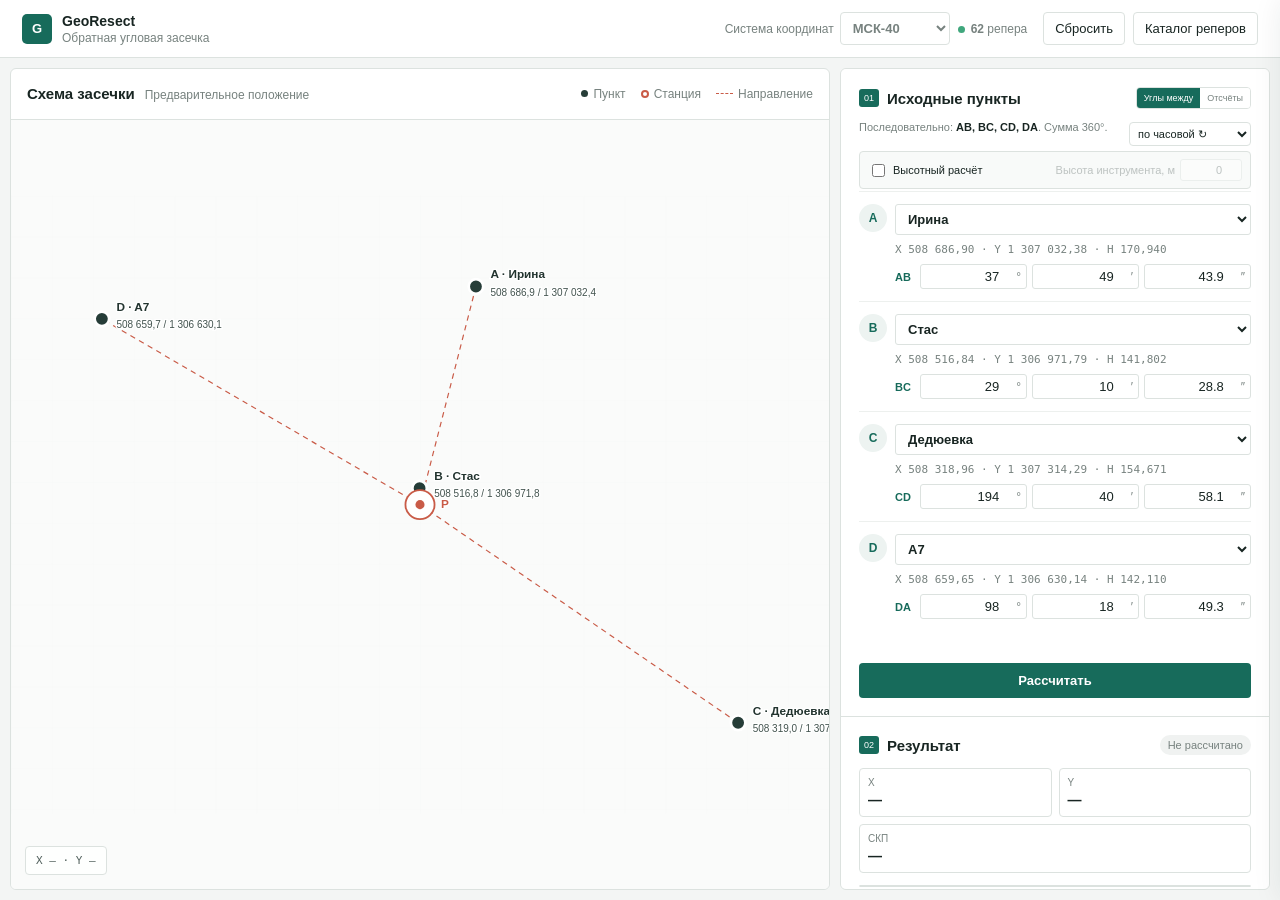
==== georesect/index.html @ e44cab8c "resection" ====
<!doctype html>
<html lang="ru">
  <head>
    <meta charset="UTF-8" />
    <meta name="viewport" content="width=device-width, initial-scale=1.0" />
    <meta name="theme-color" content="#102e2b" />
    <title>GeoResect — обратная угловая засечка</title>
    <link rel="stylesheet" href="./src/style.css?v=7" />
  </head>
  <body>
    <div id="app"></div>
    <script type="module" src="./src/main.js?v=7"></script>
  </body>
</html>
---- georesect/src/style.css ----
:root{--bg:#f3f5f4;--panel:#fff;--ink:#182522;--muted:#77827f;--line:#dce2df;--green:#176b5b;--green-soft:#eaf4f1;--red:#c95b47;font-family:Arial,"Segoe UI",sans-serif;color:var(--ink);background:var(--bg);font-synthesis:none}
*{box-sizing:border-box}body{margin:0;background:var(--bg);font-size:13px}button,input,select{font:inherit;color:inherit}button{cursor:pointer}
.app-header{height:58px;background:#fff;border-bottom:1px solid var(--line);display:flex;align-items:center;justify-content:space-between;padding:0 22px}.title{display:flex;align-items:center;gap:10px}.logo{width:30px;height:30px;border-radius:5px;background:var(--green);color:#fff;display:grid;place-items:center;font-weight:bold}.title div{display:flex;flex-direction:column;gap:2px}.title strong{font-size:14px}.title small{font-size:10px;color:var(--muted)}.header-actions{display:flex;align-items:center;gap:8px}.system-picker{display:flex;align-items:center;gap:6px;color:var(--muted);font-size:10px}.system-picker select{border:1px solid var(--line);border-radius:4px;background:#fff;padding:7px 24px 7px 8px;font-weight:bold;font-size:11px}.database-state{font-size:11px;color:var(--muted);margin-right:8px}.database-state i{display:inline-block;width:7px;height:7px;background:#40a77d;border-radius:50%;margin-right:6px}.ghost{border:1px solid var(--line);background:#fff;padding:8px 11px;border-radius:4px;font-size:11px}.ghost:hover{background:#f6f8f7}
.app-shell{height:calc(100vh - 58px);display:grid;grid-template-columns:minmax(500px,1fr) 430px;gap:10px;padding:10px}.map-panel,.control-panel{background:var(--panel);border:1px solid var(--line);border-radius:6px;min-height:0}.map-panel{position:relative;display:flex;flex-direction:column;overflow:hidden}.panel-title,.block-title{display:flex;align-items:center;justify-content:space-between}.panel-title{height:54px;padding:0 16px;border-bottom:1px solid var(--line)}.panel-title h1,.block-title h2{font-size:13px;margin:0}.panel-title div:first-child{display:flex;align-items:baseline;gap:10px}.panel-title div:first-child span{font-size:10px;color:var(--muted)}.map-legend{display:flex;gap:15px;color:var(--muted);font-size:10px}.map-legend span{display:flex;align-items:center;gap:5px}.map-legend i{display:inline-block}.legend-control{width:7px;height:7px;border-radius:50%;background:#263d38}.legend-station{width:8px;height:8px;border-radius:50%;border:2px solid var(--red)}.legend-ray{width:17px;border-top:1px dashed var(--red)}
#scheme{width:100%;height:100%;min-height:0;background:#fafbfa}.map-raster{opacity:.78}.map-grid{opacity:.25}.ray{stroke:var(--red);stroke-width:1.3;stroke-dasharray:6 5}.angle-arc{fill:none;stroke:#267b6a;stroke-width:2}.angle-label{font:bold 9px Arial;fill:#176b5b}.control-dot{fill:#263d38;stroke:#fff;stroke-width:3}.station-ring{fill:#fff;stroke:var(--red);stroke-width:2}.station-dot{fill:var(--red)}.point-label,.station-label{font:bold 11px Arial;fill:#22342f;paint-order:stroke;stroke:#fff;stroke-width:3px}.coord-label{font:9px Arial;fill:#42534e;paint-order:stroke;stroke:#fff;stroke-width:3px}.station-label{fill:var(--red)}.map-coordinates{position:absolute;left:14px;bottom:14px;background:rgba(255,255,255,.9);border:1px solid var(--line);border-radius:4px;padding:7px 10px;font:11px monospace;color:#52615d}
.control-panel{overflow:auto}.control-block{padding:16px;border-bottom:1px solid var(--line)}.block-title{margin-bottom:13px}.block-title>div{display:flex;align-items:center;gap:8px}.block-title>div>span{font-size:9px;color:#fff;background:var(--green);border-radius:3px;padding:4px 5px}.block-title small{color:var(--muted);font-size:9px;text-transform:uppercase;letter-spacing:.06em}
.observation{display:grid;grid-template-columns:26px 1fr;gap:6px 8px;padding:9px 0;border-top:1px solid #edf0ee}.point-letter{width:24px;height:24px;border-radius:50%;background:#edf3f1;display:grid;place-items:center;font-size:10px;font-weight:bold;color:var(--green);grid-row:1/3}.observation select{width:100%;border:1px solid var(--line);border-radius:3px;background:#fff;padding:6px 8px;font-weight:600;font-size:11px}.point-coords{color:var(--muted);font:9px monospace}.dms{grid-column:2;display:flex;gap:5px}.dms label{display:flex;align-items:center;border:1px solid var(--line);border-radius:3px;background:#fff;padding:3px 5px;flex:1}.dms input{min-width:0;width:100%;border:0;outline:0;text-align:right;font-size:11px}.dms span{font-size:10px;color:var(--muted)}.primary{width:100%;border:0;border-radius:4px;background:var(--green);color:#fff;padding:10px;margin-top:10px;font-size:11px;font-weight:bold}.primary:hover{background:#125749}.validation{min-height:12px;margin:5px 0;color:var(--red);font-size:10px}
.quality{font-size:9px;color:var(--muted);border-radius:10px;background:#f0f2f1;padding:4px 8px}.quality.good{color:#176b5b;background:#e6f4ef}.quality.warn{color:#8a641b;background:#faf1d8}.quality.bad{color:#a54332;background:#f8e6e2}.summary-cards{display:grid;grid-template-columns:1fr 1fr;gap:7px}.summary-cards>div{border:1px solid var(--line);border-radius:4px;padding:8px}.summary-cards>div:last-child{grid-column:1/-1}.summary-cards small{display:block;color:var(--muted);font-size:8px;text-transform:uppercase;margin-bottom:4px}.summary-cards strong{font-size:12px}.solutions{margin-top:10px}.solution-row{display:grid;grid-template-columns:18px 1fr auto;gap:5px 8px;border-top:1px solid #edf0ee;padding:8px 0;font-size:9px}.solution-row b{color:var(--green)}.solution-row span{white-space:nowrap;overflow:hidden;text-overflow:ellipsis}.solution-row strong{font:9px monospace}.solution-row em{grid-column:3;color:var(--muted);font-style:normal}.empty{color:var(--muted);text-align:center;padding:18px 0;font-size:10px}.note{margin:10px 0 0;color:var(--muted);font-size:9px}
.catalog-drawer{position:fixed;z-index:5;top:0;right:0;width:min(680px,95vw);height:100vh;background:#fff;border-left:1px solid var(--line);box-shadow:-10px 0 30px rgba(20,40,35,.1);transform:translateX(102%);transition:transform .2s;display:flex;flex-direction:column}.catalog-drawer.open{transform:translateX(0)}.scrim{display:none;position:fixed;inset:0;z-index:4;background:rgba(20,32,29,.25)}.scrim.open{display:block}.drawer-head{display:flex;justify-content:space-between;align-items:center;padding:15px 18px;border-bottom:1px solid var(--line)}.drawer-head h2{font-size:14px;margin:0 0 3px}.drawer-head span{font-size:10px;color:var(--muted)}.close,.delete{border:0;background:none;color:var(--muted);font-size:20px}.catalog-tools{display:flex;gap:8px;padding:10px 18px;border-bottom:1px solid var(--line)}.catalog-tools input{flex:1;border:1px solid var(--line);border-radius:4px;padding:8px 10px;font-size:11px}.catalog-table{overflow:auto;flex:1}table{width:100%;border-collapse:collapse;table-layout:fixed}th,td{text-align:left;border-bottom:1px solid #edf0ee;padding:7px 8px;font-size:10px}th{position:sticky;top:0;background:#f7f9f8;color:var(--muted);font-size:8px;text-transform:uppercase}td input{width:100%;border:1px solid transparent;background:transparent;padding:4px;font-size:10px}td input:focus{border-color:var(--line);outline:0}
@media(max-width:900px){.app-header{padding:0 10px}.database-state,.title small,.system-picker{display:none}.app-shell{height:auto;display:flex;flex-direction:column;padding:6px}.map-panel{height:52vh}.control-panel{overflow:visible}.map-legend{display:none}.header-actions{gap:4px}.ghost{padding:7px}.summary-cards{grid-template-columns:1fr 1fr}}
.map-raster{opacity:.88;image-rendering:auto}.map-grid{opacity:.14}
.mode-switch{display:flex!important;gap:0!important;border:1px solid var(--line);border-radius:4px;overflow:hidden}.mode-switch button{border:0;background:#fff;padding:5px 7px;font-size:9px;color:var(--muted)}.mode-switch button.active{background:var(--green);color:#fff}.input-hint{margin:-4px 0 8px;color:var(--muted);font-size:9px;line-height:1.45}.input-hint b{color:var(--ink)}.dms{align-items:center}.dms>b{width:20px;color:var(--green);font-size:9px}
.input-guide{display:flex;align-items:center;justify-content:space-between;gap:8px}.input-guide select{border:1px solid var(--line);border-radius:4px;background:#fff;padding:4px;font-size:9px}
.height-tools{display:flex;align-items:center;justify-content:space-between;gap:8px;margin:5px 0 2px;padding:7px 8px;border:1px solid var(--line);border-radius:4px;background:#f8faf9;font-size:9px}.height-tools label{display:flex;align-items:center;gap:5px}.height-tools label:last-child{color:var(--muted)}.height-tools label.disabled{opacity:.45}.height-tools input[type=number]{width:62px;border:1px solid var(--line);border-radius:3px;padding:4px;text-align:right;background:#fff}.vertical-hint{margin:6px 0 2px;color:var(--muted);font-size:9px}.vertical-inputs{grid-column:2;display:grid;grid-template-columns:20px 34px repeat(3,1fr) 92px;gap:5px;align-items:center}.vertical-inputs>b{color:var(--green);font-size:9px}.vertical-inputs select,.vertical-inputs label{min-width:0;border:1px solid var(--line);border-radius:3px;background:#fff;padding:3px 4px;font-size:10px}.vertical-inputs label{display:flex;align-items:center}.vertical-inputs input{min-width:0;width:100%;border:0;outline:0;text-align:right;font-size:10px}.vertical-inputs span{color:var(--muted);font-size:9px}.vertical-inputs .target-height{gap:3px}.vertical-inputs .target-height span{white-space:nowrap}
.control-panel{font-size:14px}.control-block{padding:18px}.panel-title h1,.block-title h2{font-size:15px}.panel-title div:first-child span,.map-legend,.title small,.system-picker,.database-state{font-size:12px}.observation{gap:8px 10px;padding:12px 0}.point-letter{width:28px;height:28px;font-size:12px}.observation select,.dms input,.primary,.ghost,.system-picker select{font-size:13px}.point-coords{font-size:11px}.dms>b,.input-hint,.input-guide select,.height-tools,.vertical-hint,.vertical-inputs>b,.vertical-inputs span,.quality,.note{font-size:11px}.dms span,.vertical-inputs input,.vertical-inputs select,.vertical-inputs label{font-size:12px}.summary-cards small{font-size:10px}.summary-cards strong{font-size:14px}.solution-row{grid-template-columns:20px 1fr auto;font-size:11px;padding:10px 0}.solution-row strong{font-size:11px}.diagnostics{margin-top:12px;border:1px solid var(--line);border-radius:5px;overflow:hidden}.diagnostic-title,.diagnostic-row{display:grid;grid-template-columns:1fr 1fr auto;gap:8px;align-items:center;padding:8px 9px}.diagnostic-title{background:#f4f7f6;font-size:11px}.diagnostic-title strong{grid-column:1/3}.diagnostic-title span{color:var(--muted)}.diagnostic-row{border-top:1px solid #edf0ee;font-size:11px}.diagnostic-row span{color:var(--muted)}.diagnostic-row strong{font:11px monospace}.diagnostic-row.suspect{background:#fff5f2}.diagnostic-row.suspect b,.diagnostic-row.suspect strong{color:#a54332}.diagnostics p{margin:0;padding:8px 9px;border-top:1px solid #edf0ee;color:var(--muted);font-size:10px}.point-label,.station-label{font-size:13px}.coord-label,.angle-label{font-size:11px}
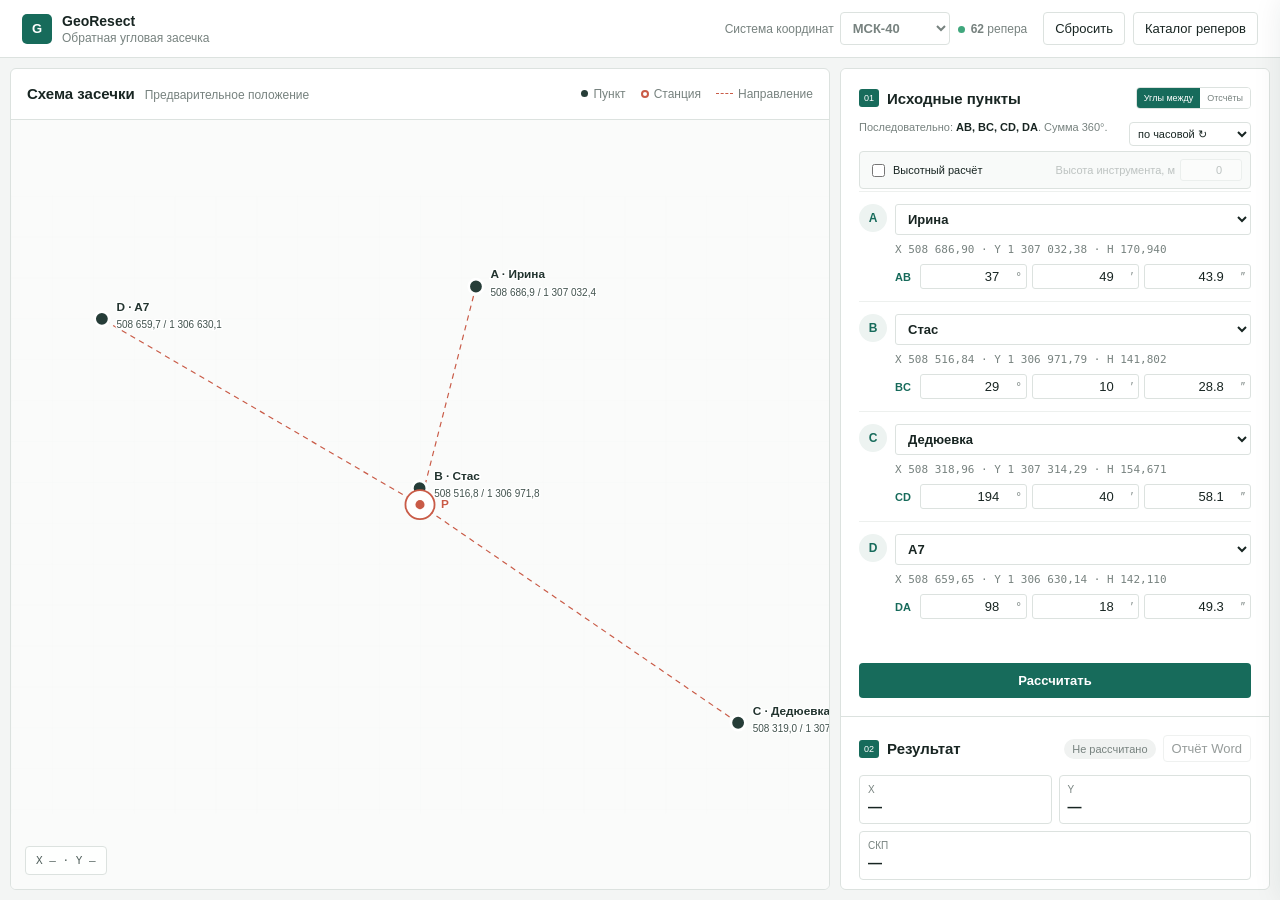
==== commit c2308bea: "template+utm" ====
--- a/georesect/index.html
+++ b/georesect/index.html
@@ -5,10 +5,10 @@
     <meta name="viewport" content="width=device-width, initial-scale=1.0" />
     <meta name="theme-color" content="#102e2b" />
     <title>GeoResect — обратная угловая засечка</title>
-    <link rel="stylesheet" href="./src/style.css?v=7" />
+    <link rel="stylesheet" href="./src/style.css?v=9" />
   </head>
   <body>
     <div id="app"></div>
-    <script type="module" src="./src/main.js?v=7"></script>
+    <script type="module" src="./src/main.js?v=9"></script>
   </body>
 </html>
--- a/georesect/src/style.css
+++ b/georesect/src/style.css
@@ -12,4 +12,5 @@
 .mode-switch{display:flex!important;gap:0!important;border:1px solid var(--line);border-radius:4px;overflow:hidden}.mode-switch button{border:0;background:#fff;padding:5px 7px;font-size:9px;color:var(--muted)}.mode-switch button.active{background:var(--green);color:#fff}.input-hint{margin:-4px 0 8px;color:var(--muted);font-size:9px;line-height:1.45}.input-hint b{color:var(--ink)}.dms{align-items:center}.dms>b{width:20px;color:var(--green);font-size:9px}
 .input-guide{display:flex;align-items:center;justify-content:space-between;gap:8px}.input-guide select{border:1px solid var(--line);border-radius:4px;background:#fff;padding:4px;font-size:9px}
 .height-tools{display:flex;align-items:center;justify-content:space-between;gap:8px;margin:5px 0 2px;padding:7px 8px;border:1px solid var(--line);border-radius:4px;background:#f8faf9;font-size:9px}.height-tools label{display:flex;align-items:center;gap:5px}.height-tools label:last-child{color:var(--muted)}.height-tools label.disabled{opacity:.45}.height-tools input[type=number]{width:62px;border:1px solid var(--line);border-radius:3px;padding:4px;text-align:right;background:#fff}.vertical-hint{margin:6px 0 2px;color:var(--muted);font-size:9px}.vertical-inputs{grid-column:2;display:grid;grid-template-columns:20px 34px repeat(3,1fr) 92px;gap:5px;align-items:center}.vertical-inputs>b{color:var(--green);font-size:9px}.vertical-inputs select,.vertical-inputs label{min-width:0;border:1px solid var(--line);border-radius:3px;background:#fff;padding:3px 4px;font-size:10px}.vertical-inputs label{display:flex;align-items:center}.vertical-inputs input{min-width:0;width:100%;border:0;outline:0;text-align:right;font-size:10px}.vertical-inputs span{color:var(--muted);font-size:9px}.vertical-inputs .target-height{gap:3px}.vertical-inputs .target-height span{white-space:nowrap}
+.result-actions{display:flex!important;gap:7px!important}.report-button{padding:5px 8px}.report-button:disabled{opacity:.45;cursor:default}
 .control-panel{font-size:14px}.control-block{padding:18px}.panel-title h1,.block-title h2{font-size:15px}.panel-title div:first-child span,.map-legend,.title small,.system-picker,.database-state{font-size:12px}.observation{gap:8px 10px;padding:12px 0}.point-letter{width:28px;height:28px;font-size:12px}.observation select,.dms input,.primary,.ghost,.system-picker select{font-size:13px}.point-coords{font-size:11px}.dms>b,.input-hint,.input-guide select,.height-tools,.vertical-hint,.vertical-inputs>b,.vertical-inputs span,.quality,.note{font-size:11px}.dms span,.vertical-inputs input,.vertical-inputs select,.vertical-inputs label{font-size:12px}.summary-cards small{font-size:10px}.summary-cards strong{font-size:14px}.solution-row{grid-template-columns:20px 1fr auto;font-size:11px;padding:10px 0}.solution-row strong{font-size:11px}.diagnostics{margin-top:12px;border:1px solid var(--line);border-radius:5px;overflow:hidden}.diagnostic-title,.diagnostic-row{display:grid;grid-template-columns:1fr 1fr auto;gap:8px;align-items:center;padding:8px 9px}.diagnostic-title{background:#f4f7f6;font-size:11px}.diagnostic-title strong{grid-column:1/3}.diagnostic-title span{color:var(--muted)}.diagnostic-row{border-top:1px solid #edf0ee;font-size:11px}.diagnostic-row span{color:var(--muted)}.diagnostic-row strong{font:11px monospace}.diagnostic-row.suspect{background:#fff5f2}.diagnostic-row.suspect b,.diagnostic-row.suspect strong{color:#a54332}.diagnostics p{margin:0;padding:8px 9px;border-top:1px solid #edf0ee;color:var(--muted);font-size:10px}.point-label,.station-label{font-size:13px}.coord-label,.angle-label{font-size:11px}
